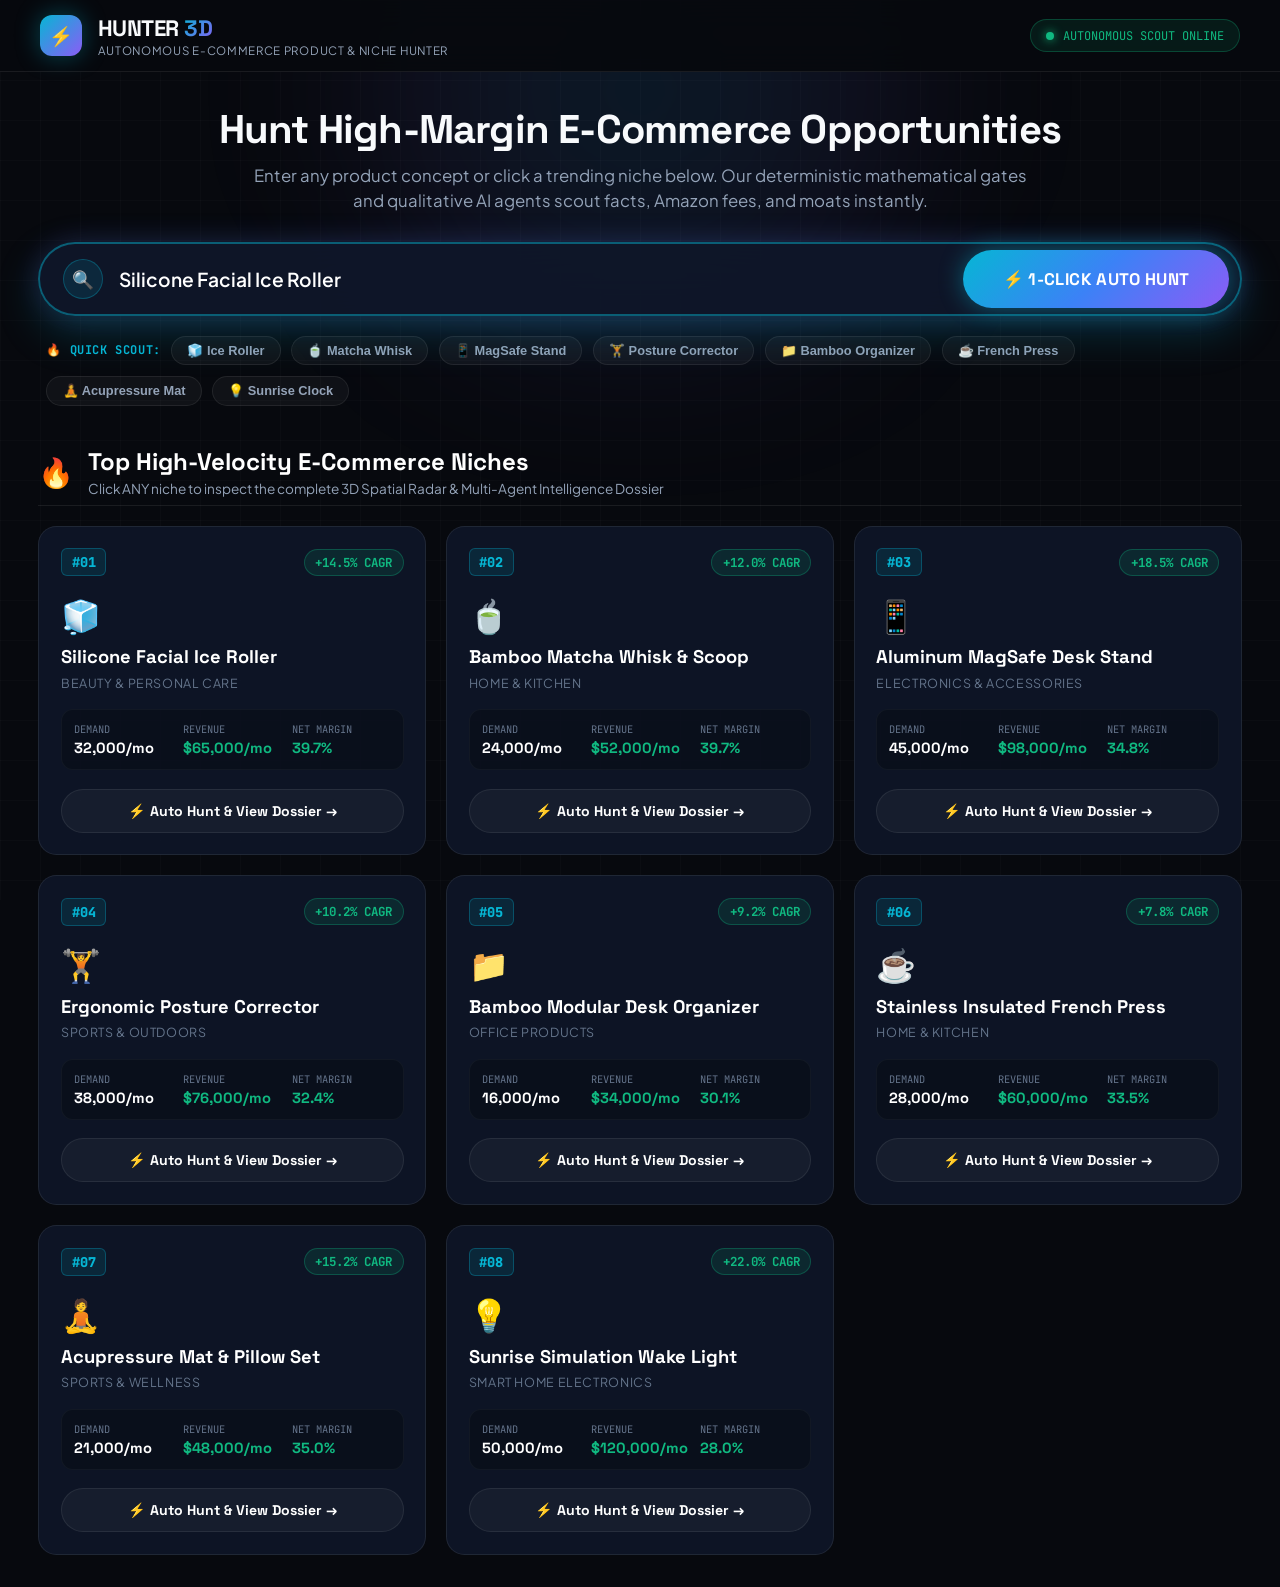
==== frontend/index.html @ b4429370 "updated a project fixing bugs and some issues internal using antigravity" ====
<!DOCTYPE html>
<html lang="en">
<head>
  <meta charset="UTF-8">
  <meta name="viewport" content="width=device-width, initial-scale=1.0">
  <meta http-equiv="Cache-Control" content="no-cache, no-store, must-revalidate">
  <meta http-equiv="Pragma" content="no-cache">
  <meta http-equiv="Expires" content="0">
  <title>HUNTER 3D // Autonomous Product & Niche Intelligence</title>
  <link rel="preconnect" href="https://fonts.googleapis.com">
  <link rel="preconnect" href="https://fonts.gstatic.com" crossorigin>
  <link href="https://fonts.googleapis.com/css2?family=Plus+Jakarta+Sans:wght@300;400;500;600;700;800&family=Space+Grotesk:wght@400;500;600;700;800&family=JetBrains+Mono:wght@400;500;600;700&display=swap" rel="stylesheet">
  
  <style>
    :root {
      --bg-main: #07090e;
      --bg-card: rgba(15, 23, 42, 0.85);
      --bg-card-hover: rgba(30, 41, 59, 0.95);
      --border-subtle: rgba(255, 255, 255, 0.08);
      --border-focus: rgba(6, 182, 212, 0.5);
      
      --primary-cyan: #06b6d4;
      --primary-blue: #3b82f6;
      --primary-purple: #8b5cf6;
      --primary-emerald: #10b981;
      --primary-amber: #f59e0b;
      --primary-rose: #f43f5e;
      
      --text-main: #f8fafc;
      --text-muted: #94a3b8;
      --text-dim: #64748b;
      
      --font-sans: 'Plus Jakarta Sans', -apple-system, BlinkMacSystemFont, sans-serif;
      --font-display: 'Space Grotesk', sans-serif;
      --font-mono: 'JetBrains Mono', monospace;
      
      --glow-cyan: 0 0 25px rgba(6, 182, 212, 0.35);
      --glow-emerald: 0 0 25px rgba(16, 185, 129, 0.4);
      --glow-purple: 0 0 25px rgba(139, 92, 246, 0.35);
    }

    * { box-sizing: border-box; margin: 0; padding: 0; }

    html, body {
      background-color: var(--bg-main);
      color: var(--text-main);
      font-family: var(--font-sans);
      min-height: 100vh;
      overflow-x: hidden !important;
      position: relative;
      -webkit-font-smoothing: antialiased;
    }

    .bg-gradient-glow {
      position: fixed;
      top: -20%;
      left: 20%;
      width: 60vw;
      height: 60vh;
      background: radial-gradient(circle, rgba(14, 165, 233, 0.12) 0%, rgba(139, 92, 246, 0.08) 50%, transparent 70%);
      pointer-events: none;
      z-index: 0;
      filter: blur(80px);
    }

    .bg-grid-pattern {
      position: fixed;
      inset: 0;
      background-image: linear-gradient(rgba(255, 255, 255, 0.02) 1px, transparent 1px),
                        linear-gradient(90deg, rgba(255, 255, 255, 0.02) 1px, transparent 1px);
      background-size: 40px 40px;
      pointer-events: none;
      z-index: 0;
    }

    .glass-card {
      background: var(--bg-card);
      backdrop-filter: blur(20px);
      -webkit-backdrop-filter: blur(20px);
      border: 1px solid var(--border-subtle);
      border-radius: 1.25rem;
      box-shadow: 0 20px 40px rgba(0, 0, 0, 0.45);
      position: relative;
      z-index: 1;
    }

    /* Top Nav Header */
    .app-header {
      position: sticky;
      top: 0;
      z-index: 100;
      display: flex;
      align-items: center;
      justify-content: space-between;
      padding: 0.85rem 2.5rem;
      background: rgba(7, 9, 14, 0.92);
      backdrop-filter: blur(16px);
      border-bottom: 1px solid var(--border-subtle);
    }

    .header-left { display: flex; align-items: center; gap: 1rem; }

    .logo-mark {
      width: 2.6rem;
      height: 2.6rem;
      border-radius: 0.75rem;
      background: linear-gradient(135deg, var(--primary-cyan), var(--primary-purple));
      display: flex;
      align-items: center;
      justify-content: center;
      box-shadow: var(--glow-cyan);
      font-size: 1.2rem;
    }

    .logo-title {
      font-family: var(--font-display);
      font-size: 1.4rem;
      font-weight: 800;
      letter-spacing: -0.02em;
    }

    .gradient-text {
      background: linear-gradient(135deg, var(--primary-cyan), var(--primary-purple));
      -webkit-background-clip: text;
      -webkit-text-fill-color: transparent;
    }

    .logo-subtitle {
      font-size: 0.72rem;
      color: var(--text-muted);
      text-transform: uppercase;
      letter-spacing: 0.06em;
    }

    .system-status {
      display: flex;
      align-items: center;
      gap: 0.55rem;
      font-family: var(--font-mono);
      font-size: 0.75rem;
      color: var(--primary-emerald);
      background: rgba(16, 185, 129, 0.1);
      padding: 0.45rem 0.95rem;
      border-radius: 9999px;
      border: 1px solid rgba(16, 185, 129, 0.28);
    }

    .status-indicator.live {
      width: 0.5rem;
      height: 0.5rem;
      border-radius: 50%;
      background-color: var(--primary-emerald);
      box-shadow: 0 0 10px var(--primary-emerald);
      animation: pulse 2s infinite;
    }

    /* Main Container */
    .portal-container {
      width: 94%;
      max-width: 1440px;
      margin: 2rem auto;
      display: flex;
      flex-direction: column;
      gap: 2.5rem;
      position: relative;
      z-index: 10;
    }

    /* Hero Search Section */
    .hero-search-section {
      display: flex;
      flex-direction: column;
      gap: 1.25rem;
    }

    .hero-title-area {
      text-align: center;
      margin-bottom: 0.5rem;
    }

    .hero-main-title {
      font-family: var(--font-display);
      font-size: 2.5rem;
      font-weight: 800;
      letter-spacing: -0.02em;
      margin-bottom: 0.5rem;
    }

    .hero-description {
      font-size: 1.05rem;
      color: var(--text-muted);
      max-width: 780px;
      margin: 0 auto;
      line-height: 1.5;
    }

    .hero-search-bar {
      display: flex;
      flex-direction: row;
      align-items: center;
      justify-content: space-between;
      height: 74px;
      padding: 0.45rem 0.65rem 0.45rem 1.4rem;
      border-radius: 9999px;
      border: 2px solid rgba(6, 182, 212, 0.45);
      box-shadow: 0 16px 45px rgba(6, 182, 212, 0.22), 0 0 30px rgba(139, 92, 246, 0.18);
      background: rgba(15, 23, 42, 0.94);
      gap: 1rem;
      transition: all 0.3s cubic-bezier(0.16, 1, 0.3, 1);
    }

    .hero-search-bar:focus-within {
      border-color: var(--primary-cyan);
      box-shadow: 0 20px 60px rgba(6, 182, 212, 0.4), 0 0 40px rgba(139, 92, 246, 0.35);
      transform: translateY(-2px);
    }

    .search-input-box {
      display: flex;
      align-items: center;
      flex: 1;
      gap: 1rem;
      height: 100%;
    }

    .search-icon-orb {
      width: 2.5rem;
      height: 2.5rem;
      border-radius: 50%;
      background: rgba(6, 182, 212, 0.12);
      border: 1px solid rgba(6, 182, 212, 0.3);
      display: flex;
      align-items: center;
      justify-content: center;
      flex-shrink: 0;
      font-size: 1.1rem;
    }

    .search-input-box input {
      background: transparent !important;
      border: none !important;
      outline: none !important;
      font-size: 1.2rem !important;
      font-weight: 600 !important;
      color: #ffffff !important;
      box-shadow: none !important;
      width: 100%;
      font-family: var(--font-sans) !important;
    }

    .search-input-box input::placeholder {
      color: #64748b;
      font-size: 1.02rem;
      font-weight: 400;
    }

    .clear-search-btn {
      background: rgba(255, 255, 255, 0.08);
      border: 1px solid rgba(255, 255, 255, 0.1);
      color: var(--text-muted);
      width: 2rem;
      height: 2rem;
      border-radius: 50%;
      display: none;
      align-items: center;
      justify-content: center;
      cursor: pointer;
      font-size: 0.9rem;
      flex-shrink: 0;
    }

    .clear-search-btn:hover {
      background: rgba(244, 63, 94, 0.2);
      color: var(--primary-rose);
    }

    .hunt-submit-btn {
      height: 58px;
      padding: 0 2.5rem;
      background: linear-gradient(135deg, #06b6d4 0%, #3b82f6 50%, #8b5cf6 100%);
      border: none;
      border-radius: 9999px;
      color: #ffffff;
      font-family: var(--font-display);
      font-size: 1.05rem;
      font-weight: 800;
      letter-spacing: 0.02em;
      cursor: pointer;
      display: flex;
      align-items: center;
      justify-content: center;
      gap: 0.65rem;
      box-shadow: 0 0 25px rgba(6, 182, 212, 0.45);
      transition: all 0.25s cubic-bezier(0.16, 1, 0.3, 1);
      flex-shrink: 0;
      white-space: nowrap;
    }

    .hunt-submit-btn:hover {
      transform: scale(1.03);
      box-shadow: 0 0 35px rgba(139, 92, 246, 0.65);
    }

    /* Trending Quick-Pills */
    .trending-pills-row {
      display: flex;
      align-items: center;
      gap: 0.65rem;
      flex-wrap: wrap;
      padding: 0 0.5rem;
    }

    .trend-label {
      font-family: var(--font-mono);
      font-size: 0.75rem;
      font-weight: 700;
      color: var(--primary-cyan);
      text-transform: uppercase;
      letter-spacing: 0.05em;
    }

    .trend-pill {
      background: rgba(255, 255, 255, 0.04);
      border: 1px solid var(--border-subtle);
      color: var(--text-muted);
      font-size: 0.8rem;
      font-weight: 600;
      padding: 0.4rem 0.95rem;
      border-radius: 9999px;
      cursor: pointer;
      transition: all 0.2s ease;
      display: inline-flex;
      align-items: center;
      gap: 0.4rem;
    }

    .trend-pill:hover {
      background: rgba(6, 182, 212, 0.12);
      border-color: var(--primary-cyan);
      color: #ffffff;
      transform: translateY(-1px);
    }

    /* Trending Deck Section */
    .trending-deck-section {
      display: flex;
      flex-direction: column;
      gap: 1.25rem;
    }

    .deck-header-bar {
      display: flex;
      align-items: center;
      justify-content: space-between;
      flex-wrap: wrap;
      gap: 1rem;
      padding-bottom: 0.5rem;
      border-bottom: 1px solid var(--border-subtle);
    }

    .deck-title-wrap {
      display: flex;
      align-items: center;
      gap: 0.85rem;
    }

    .deck-icon-glow {
      font-size: 1.8rem;
      line-height: 1;
    }

    .deck-title {
      font-family: var(--font-display);
      font-size: 1.5rem;
      font-weight: 800;
      color: #ffffff;
    }

    .deck-subtitle {
      font-size: 0.85rem;
      color: var(--text-muted);
      margin-top: 0.2rem;
    }

    /* 100% Fluid Responsive Cards Grid - No Horizontal Scrollbar */
    .niche-cards-grid {
      display: grid;
      grid-template-columns: repeat(auto-fit, minmax(300px, 1fr));
      gap: 1.25rem;
      width: 100%;
    }

    .niche-card {
      background: var(--bg-card);
      border: 1px solid var(--border-subtle);
      border-radius: 1.15rem;
      padding: 1.35rem;
      display: flex;
      flex-direction: column;
      justify-content: space-between;
      gap: 1.15rem;
      cursor: pointer;
      transition: all 0.25s cubic-bezier(0.16, 1, 0.3, 1);
      position: relative;
      overflow: hidden;
    }

    .niche-card::before {
      content: '';
      position: absolute;
      top: 0;
      left: 0;
      width: 100%;
      height: 3px;
      background: linear-gradient(90deg, var(--primary-cyan), var(--primary-purple));
      opacity: 0;
      transition: opacity 0.25s ease;
    }

    .niche-card:hover {
      background: var(--bg-card-hover);
      border-color: rgba(6, 182, 212, 0.45);
      transform: translateY(-4px);
      box-shadow: 0 16px 35px rgba(0, 0, 0, 0.5), 0 0 20px rgba(6, 182, 212, 0.2);
    }

    .niche-card:hover::before {
      opacity: 1;
    }

    .niche-card-header {
      display: flex;
      align-items: center;
      justify-content: space-between;
    }

    .niche-card-rank {
      font-family: var(--font-mono);
      font-size: 0.85rem;
      font-weight: 800;
      color: var(--primary-cyan);
      background: rgba(6, 182, 212, 0.12);
      padding: 0.25rem 0.6rem;
      border-radius: 6px;
      border: 1px solid rgba(6, 182, 212, 0.3);
    }

    .cagr-badge {
      font-family: var(--font-mono);
      font-size: 0.78rem;
      font-weight: 700;
      padding: 0.25rem 0.65rem;
      border-radius: 9999px;
    }

    .cagr-badge.green {
      background: rgba(16, 185, 129, 0.12);
      border: 1px solid rgba(16, 185, 129, 0.3);
      color: var(--primary-emerald);
    }

    .niche-card-body {
      display: flex;
      flex-direction: column;
      gap: 0.35rem;
    }

    .niche-card-emoji {
      font-size: 2rem;
      margin-bottom: 0.25rem;
    }

    .niche-card-title {
      font-family: var(--font-display);
      font-size: 1.15rem;
      font-weight: 800;
      color: #ffffff;
      line-height: 1.3;
    }

    .niche-card-cat {
      font-size: 0.78rem;
      color: var(--text-dim);
      text-transform: uppercase;
      letter-spacing: 0.05em;
    }

    .niche-card-stats {
      display: grid;
      grid-template-columns: repeat(3, 1fr);
      gap: 0.65rem;
      background: rgba(0, 0, 0, 0.25);
      border-radius: 0.75rem;
      padding: 0.75rem;
      border: 1px solid rgba(255, 255, 255, 0.04);
    }

    .niche-stat {
      display: flex;
      flex-direction: column;
      gap: 0.2rem;
    }

    .niche-stat-label {
      font-family: var(--font-mono);
      font-size: 0.65rem;
      color: var(--text-dim);
      text-transform: uppercase;
    }

    .niche-stat-val {
      font-family: var(--font-display);
      font-size: 0.92rem;
      font-weight: 800;
      color: #ffffff;
    }

    .niche-stat-val.green {
      color: var(--primary-emerald);
    }

    .niche-card-hunt-btn {
      width: 100%;
      height: 44px;
      background: rgba(255, 255, 255, 0.04);
      border: 1px solid var(--border-subtle);
      color: #ffffff;
      font-family: var(--font-display);
      font-size: 0.88rem;
      font-weight: 700;
      border-radius: 9999px;
      cursor: pointer;
      display: flex;
      align-items: center;
      justify-content: center;
      gap: 0.5rem;
      transition: all 0.2s ease;
    }

    .niche-card:hover .niche-card-hunt-btn {
      background: linear-gradient(135deg, var(--primary-cyan), var(--primary-purple));
      border-color: var(--primary-cyan);
      box-shadow: 0 0 15px rgba(6, 182, 212, 0.4);
    }

    @media (max-width: 900px) {
      .app-header { flex-direction: column; gap: 0.75rem; padding: 1rem; }
      .hero-search-bar { height: auto; flex-direction: column; padding: 0.85rem; border-radius: 1.25rem; }
      .hunt-submit-btn { width: 100%; height: 50px; }
      .hero-main-title { font-size: 1.85rem; }
    }

    @keyframes pulse {
      0% { transform: scale(0.95); opacity: 0.7; }
      50% { transform: scale(1.15); opacity: 1; }
      100% { transform: scale(0.95); opacity: 0.7; }
    }
  </style>
</head>
<body>
  <!-- Ambient Atmosphere -->
  <div class="bg-gradient-glow"></div>
  <div class="bg-grid-pattern"></div>

  <!-- Top Header Navigation -->
  <header class="app-header">
    <div class="header-left">
      <div class="logo-mark">⚡</div>
      <div>
        <h1 class="logo-title">HUNTER <span class="gradient-text">3D</span></h1>
        <p class="logo-subtitle">Autonomous E-Commerce Product & Niche Hunter</p>
      </div>
    </div>

    <div class="header-right">
      <div class="system-status">
        <span class="status-indicator live"></span>
        <span class="status-text">AUTONOMOUS SCOUT ONLINE</span>
      </div>
    </div>
  </header>

  <!-- Main Portal Workspace -->
  <div class="portal-container">
    
    <!-- Hero Search Section -->
    <section class="hero-search-section">
      <div class="hero-title-area">
        <h2 class="hero-main-title">Hunt High-Margin E-Commerce Opportunities</h2>
        <p class="hero-description">Enter any product concept or click a trending niche below. Our deterministic mathematical gates and qualitative AI agents scout facts, Amazon fees, and moats instantly.</p>
      </div>

      <!-- Large Aligned Hero Search Bar -->
      <form class="hero-search-bar glass-card" onsubmit="event.preventDefault(); window.triggerAutoHuntClick();">
        <div class="search-input-box">
          <div class="search-icon-orb">🔍</div>
          <input 
            type="text" 
            id="auto-hunt-keyword" 
            placeholder="Enter any product idea (e.g. Silicone Ice Roller, Matcha Whisk, MagSafe Stand)..." 
            autocomplete="off"
            value="Silicone Facial Ice Roller"
          />
          <button type="button" class="clear-search-btn" id="clear-search-btn" onclick="clearSearchInput()">✕</button>
        </div>
        <button type="submit" class="hunt-submit-btn" id="auto-hunt-btn">
          <span>⚡ 1-CLICK AUTO HUNT</span>
        </button>
      </form>

      <!-- Quick Trending Pills -->
      <div class="trending-pills-row">
        <span class="trend-label">🔥 Quick Scout:</span>
        <button type="button" class="trend-pill" onclick="quickScoutKeyword('Ice Roller')">🧊 Ice Roller</button>
        <button type="button" class="trend-pill" onclick="quickScoutKeyword('Matcha Whisk')">🍵 Matcha Whisk</button>
        <button type="button" class="trend-pill" onclick="quickScoutKeyword('MagSafe Stand')">📱 MagSafe Stand</button>
        <button type="button" class="trend-pill" onclick="quickScoutKeyword('Posture Corrector')">🏋️ Posture Corrector</button>
        <button type="button" class="trend-pill" onclick="quickScoutKeyword('Bamboo Desk Organizer')">📁 Bamboo Organizer</button>
        <button type="button" class="trend-pill" onclick="quickScoutKeyword('French Press')">☕ French Press</button>
        <button type="button" class="trend-pill" onclick="quickScoutKeyword('Acupressure Mat')">🧘 Acupressure Mat</button>
        <button type="button" class="trend-pill" onclick="quickScoutKeyword('Sunrise Alarm Clock')">💡 Sunrise Clock</button>
      </div>
    </section>

    <!-- Trending Niches Section (Fluid Responsive Grid - No Horizontal Scrollbars) -->
    <section class="trending-deck-section">
      <div class="deck-header-bar">
        <div class="deck-title-wrap">
          <span class="deck-icon-glow">🔥</span>
          <div>
            <h3 class="deck-title">Top High-Velocity E-Commerce Niches</h3>
            <p class="deck-subtitle">Click ANY niche to inspect the complete 3D Spatial Radar & Multi-Agent Intelligence Dossier</p>
          </div>
        </div>
      </div>

      <!-- Responsive Cards Grid -->
      <div class="niche-cards-grid">
        <!-- Card 1 -->
        <div class="niche-card" onclick="huntAndRedirect('Ice Roller')">
          <div class="niche-card-header">
            <div class="niche-card-rank">#01</div>
            <span class="cagr-badge green">+14.5% CAGR</span>
          </div>
          <div class="niche-card-body">
            <span class="niche-card-emoji">🧊</span>
            <h4 class="niche-card-title">Silicone Facial Ice Roller</h4>
            <span class="niche-card-cat">Beauty & Personal Care</span>
          </div>
          <div class="niche-card-stats">
            <div class="niche-stat">
              <span class="niche-stat-label">Demand</span>
              <span class="niche-stat-val">32,000/mo</span>
            </div>
            <div class="niche-stat">
              <span class="niche-stat-label">Revenue</span>
              <span class="niche-stat-val green">$65,000/mo</span>
            </div>
            <div class="niche-stat">
              <span class="niche-stat-label">Net Margin</span>
              <span class="niche-stat-val green">39.7%</span>
            </div>
          </div>
          <button type="button" class="niche-card-hunt-btn" onclick="event.stopPropagation(); huntAndRedirect('Ice Roller');">
            <span>⚡ Auto Hunt & View Dossier →</span>
          </button>
        </div>

        <!-- Card 2 -->
        <div class="niche-card" onclick="huntAndRedirect('Matcha Whisk')">
          <div class="niche-card-header">
            <div class="niche-card-rank">#02</div>
            <span class="cagr-badge green">+12.0% CAGR</span>
          </div>
          <div class="niche-card-body">
            <span class="niche-card-emoji">🍵</span>
            <h4 class="niche-card-title">Bamboo Matcha Whisk & Scoop</h4>
            <span class="niche-card-cat">Home & Kitchen</span>
          </div>
          <div class="niche-card-stats">
            <div class="niche-stat">
              <span class="niche-stat-label">Demand</span>
              <span class="niche-stat-val">24,000/mo</span>
            </div>
            <div class="niche-stat">
              <span class="niche-stat-label">Revenue</span>
              <span class="niche-stat-val green">$52,000/mo</span>
            </div>
            <div class="niche-stat">
              <span class="niche-stat-label">Net Margin</span>
              <span class="niche-stat-val green">39.7%</span>
            </div>
          </div>
          <button type="button" class="niche-card-hunt-btn" onclick="event.stopPropagation(); huntAndRedirect('Matcha Whisk');">
            <span>⚡ Auto Hunt & View Dossier →</span>
          </button>
        </div>

        <!-- Card 3 -->
        <div class="niche-card" onclick="huntAndRedirect('MagSafe Stand')">
          <div class="niche-card-header">
            <div class="niche-card-rank">#03</div>
            <span class="cagr-badge green">+18.5% CAGR</span>
          </div>
          <div class="niche-card-body">
            <span class="niche-card-emoji">📱</span>
            <h4 class="niche-card-title">Aluminum MagSafe Desk Stand</h4>
            <span class="niche-card-cat">Electronics & Accessories</span>
          </div>
          <div class="niche-card-stats">
            <div class="niche-stat">
              <span class="niche-stat-label">Demand</span>
              <span class="niche-stat-val">45,000/mo</span>
            </div>
            <div class="niche-stat">
              <span class="niche-stat-label">Revenue</span>
              <span class="niche-stat-val green">$98,000/mo</span>
            </div>
            <div class="niche-stat">
              <span class="niche-stat-label">Net Margin</span>
              <span class="niche-stat-val green">34.8%</span>
            </div>
          </div>
          <button type="button" class="niche-card-hunt-btn" onclick="event.stopPropagation(); huntAndRedirect('MagSafe Stand');">
            <span>⚡ Auto Hunt & View Dossier →</span>
          </button>
        </div>

        <!-- Card 4 -->
        <div class="niche-card" onclick="huntAndRedirect('Posture Corrector')">
          <div class="niche-card-header">
            <div class="niche-card-rank">#04</div>
            <span class="cagr-badge green">+10.2% CAGR</span>
          </div>
          <div class="niche-card-body">
            <span class="niche-card-emoji">🏋️</span>
            <h4 class="niche-card-title">Ergonomic Posture Corrector</h4>
            <span class="niche-card-cat">Sports & Outdoors</span>
          </div>
          <div class="niche-card-stats">
            <div class="niche-stat">
              <span class="niche-stat-label">Demand</span>
              <span class="niche-stat-val">38,000/mo</span>
            </div>
            <div class="niche-stat">
              <span class="niche-stat-label">Revenue</span>
              <span class="niche-stat-val green">$76,000/mo</span>
            </div>
            <div class="niche-stat">
              <span class="niche-stat-label">Net Margin</span>
              <span class="niche-stat-val green">32.4%</span>
            </div>
          </div>
          <button type="button" class="niche-card-hunt-btn" onclick="event.stopPropagation(); huntAndRedirect('Posture Corrector');">
            <span>⚡ Auto Hunt & View Dossier →</span>
          </button>
        </div>

        <!-- Card 5 -->
        <div class="niche-card" onclick="huntAndRedirect('Bamboo Desk Organizer')">
          <div class="niche-card-header">
            <div class="niche-card-rank">#05</div>
            <span class="cagr-badge green">+9.2% CAGR</span>
          </div>
          <div class="niche-card-body">
            <span class="niche-card-emoji">📁</span>
            <h4 class="niche-card-title">Bamboo Modular Desk Organizer</h4>
            <span class="niche-card-cat">Office Products</span>
          </div>
          <div class="niche-card-stats">
            <div class="niche-stat">
              <span class="niche-stat-label">Demand</span>
              <span class="niche-stat-val">16,000/mo</span>
            </div>
            <div class="niche-stat">
              <span class="niche-stat-label">Revenue</span>
              <span class="niche-stat-val green">$34,000/mo</span>
            </div>
            <div class="niche-stat">
              <span class="niche-stat-label">Net Margin</span>
              <span class="niche-stat-val green">30.1%</span>
            </div>
          </div>
          <button type="button" class="niche-card-hunt-btn" onclick="event.stopPropagation(); huntAndRedirect('Bamboo Desk Organizer');">
            <span>⚡ Auto Hunt & View Dossier →</span>
          </button>
        </div>

        <!-- Card 6 -->
        <div class="niche-card" onclick="huntAndRedirect('French Press')">
          <div class="niche-card-header">
            <div class="niche-card-rank">#06</div>
            <span class="cagr-badge green">+7.8% CAGR</span>
          </div>
          <div class="niche-card-body">
            <span class="niche-card-emoji">☕</span>
            <h4 class="niche-card-title">Stainless Insulated French Press</h4>
            <span class="niche-card-cat">Home & Kitchen</span>
          </div>
          <div class="niche-card-stats">
            <div class="niche-stat">
              <span class="niche-stat-label">Demand</span>
              <span class="niche-stat-val">28,000/mo</span>
            </div>
            <div class="niche-stat">
              <span class="niche-stat-label">Revenue</span>
              <span class="niche-stat-val green">$60,000/mo</span>
            </div>
            <div class="niche-stat">
              <span class="niche-stat-label">Net Margin</span>
              <span class="niche-stat-val green">33.5%</span>
            </div>
          </div>
          <button type="button" class="niche-card-hunt-btn" onclick="event.stopPropagation(); huntAndRedirect('French Press');">
            <span>⚡ Auto Hunt & View Dossier →</span>
          </button>
        </div>

        <!-- Card 7 -->
        <div class="niche-card" onclick="huntAndRedirect('Acupressure Mat')">
          <div class="niche-card-header">
            <div class="niche-card-rank">#07</div>
            <span class="cagr-badge green">+15.2% CAGR</span>
          </div>
          <div class="niche-card-body">
            <span class="niche-card-emoji">🧘</span>
            <h4 class="niche-card-title">Acupressure Mat & Pillow Set</h4>
            <span class="niche-card-cat">Sports & Wellness</span>
          </div>
          <div class="niche-card-stats">
            <div class="niche-stat">
              <span class="niche-stat-label">Demand</span>
              <span class="niche-stat-val">21,000/mo</span>
            </div>
            <div class="niche-stat">
              <span class="niche-stat-label">Revenue</span>
              <span class="niche-stat-val green">$48,000/mo</span>
            </div>
            <div class="niche-stat">
              <span class="niche-stat-label">Net Margin</span>
              <span class="niche-stat-val green">35.0%</span>
            </div>
          </div>
          <button type="button" class="niche-card-hunt-btn" onclick="event.stopPropagation(); huntAndRedirect('Acupressure Mat');">
            <span>⚡ Auto Hunt & View Dossier →</span>
          </button>
        </div>

        <!-- Card 8 -->
        <div class="niche-card" onclick="huntAndRedirect('Sunrise Alarm Clock')">
          <div class="niche-card-header">
            <div class="niche-card-rank">#08</div>
            <span class="cagr-badge green">+22.0% CAGR</span>
          </div>
          <div class="niche-card-body">
            <span class="niche-card-emoji">💡</span>
            <h4 class="niche-card-title">Sunrise Simulation Wake Light</h4>
            <span class="niche-card-cat">Smart Home Electronics</span>
          </div>
          <div class="niche-card-stats">
            <div class="niche-stat">
              <span class="niche-stat-label">Demand</span>
              <span class="niche-stat-val">50,000/mo</span>
            </div>
            <div class="niche-stat">
              <span class="niche-stat-label">Revenue</span>
              <span class="niche-stat-val green">$120,000/mo</span>
            </div>
            <div class="niche-stat">
              <span class="niche-stat-label">Net Margin</span>
              <span class="niche-stat-val green">28.0%</span>
            </div>
          </div>
          <button type="button" class="niche-card-hunt-btn" onclick="event.stopPropagation(); huntAndRedirect('Sunrise Alarm Clock');">
            <span>⚡ Auto Hunt & View Dossier →</span>
          </button>
        </div>
      </div>
    </section>
  </div>

  <script>
    /**
     * HUNTER 3D // Portal Navigation & Event Handlers
     */
    window.huntAndRedirect = function(keyword) {
      var kw = (keyword || '').trim();
      if (!kw) {
        var inputEl = document.getElementById('auto-hunt-keyword');
        kw = inputEl ? inputEl.value.trim() : "";
      }
      if (!kw) kw = "Silicone Facial Ice Roller";
      window.location.href = '/report?q=' + encodeURIComponent(kw);
    };

    window.triggerAutoHuntClick = function() {
      var inputEl = document.getElementById('auto-hunt-keyword');
      var kw = inputEl ? inputEl.value.trim() : "";
      if (!kw) kw = "Silicone Facial Ice Roller";
      window.location.href = '/report?q=' + encodeURIComponent(kw);
    };

    window.quickScoutKeyword = function(keyword) {
      window.huntAndRedirect(keyword);
    };

    window.clearSearchInput = function() {
      var inputEl = document.getElementById('auto-hunt-keyword');
      if (inputEl) {
        inputEl.value = '';
        inputEl.focus();
      }
      var clearBtn = document.getElementById('clear-search-btn');
      if (clearBtn) clearBtn.style.display = 'none';
    };

    document.addEventListener('DOMContentLoaded', function() {
      var autoHuntInput = document.getElementById('auto-hunt-keyword');
      if (autoHuntInput) {
        autoHuntInput.addEventListener('keydown', function(e) {
          if (e.key === 'Enter') {
            e.preventDefault();
            window.triggerAutoHuntClick();
          }
        });
        autoHuntInput.addEventListener('input', function(e) {
          var clearBtn = document.getElementById('clear-search-btn');
          if (clearBtn) clearBtn.style.display = e.target.value.trim() ? 'flex' : 'none';
        });
      }
    });
  </script>
</body>
</html>
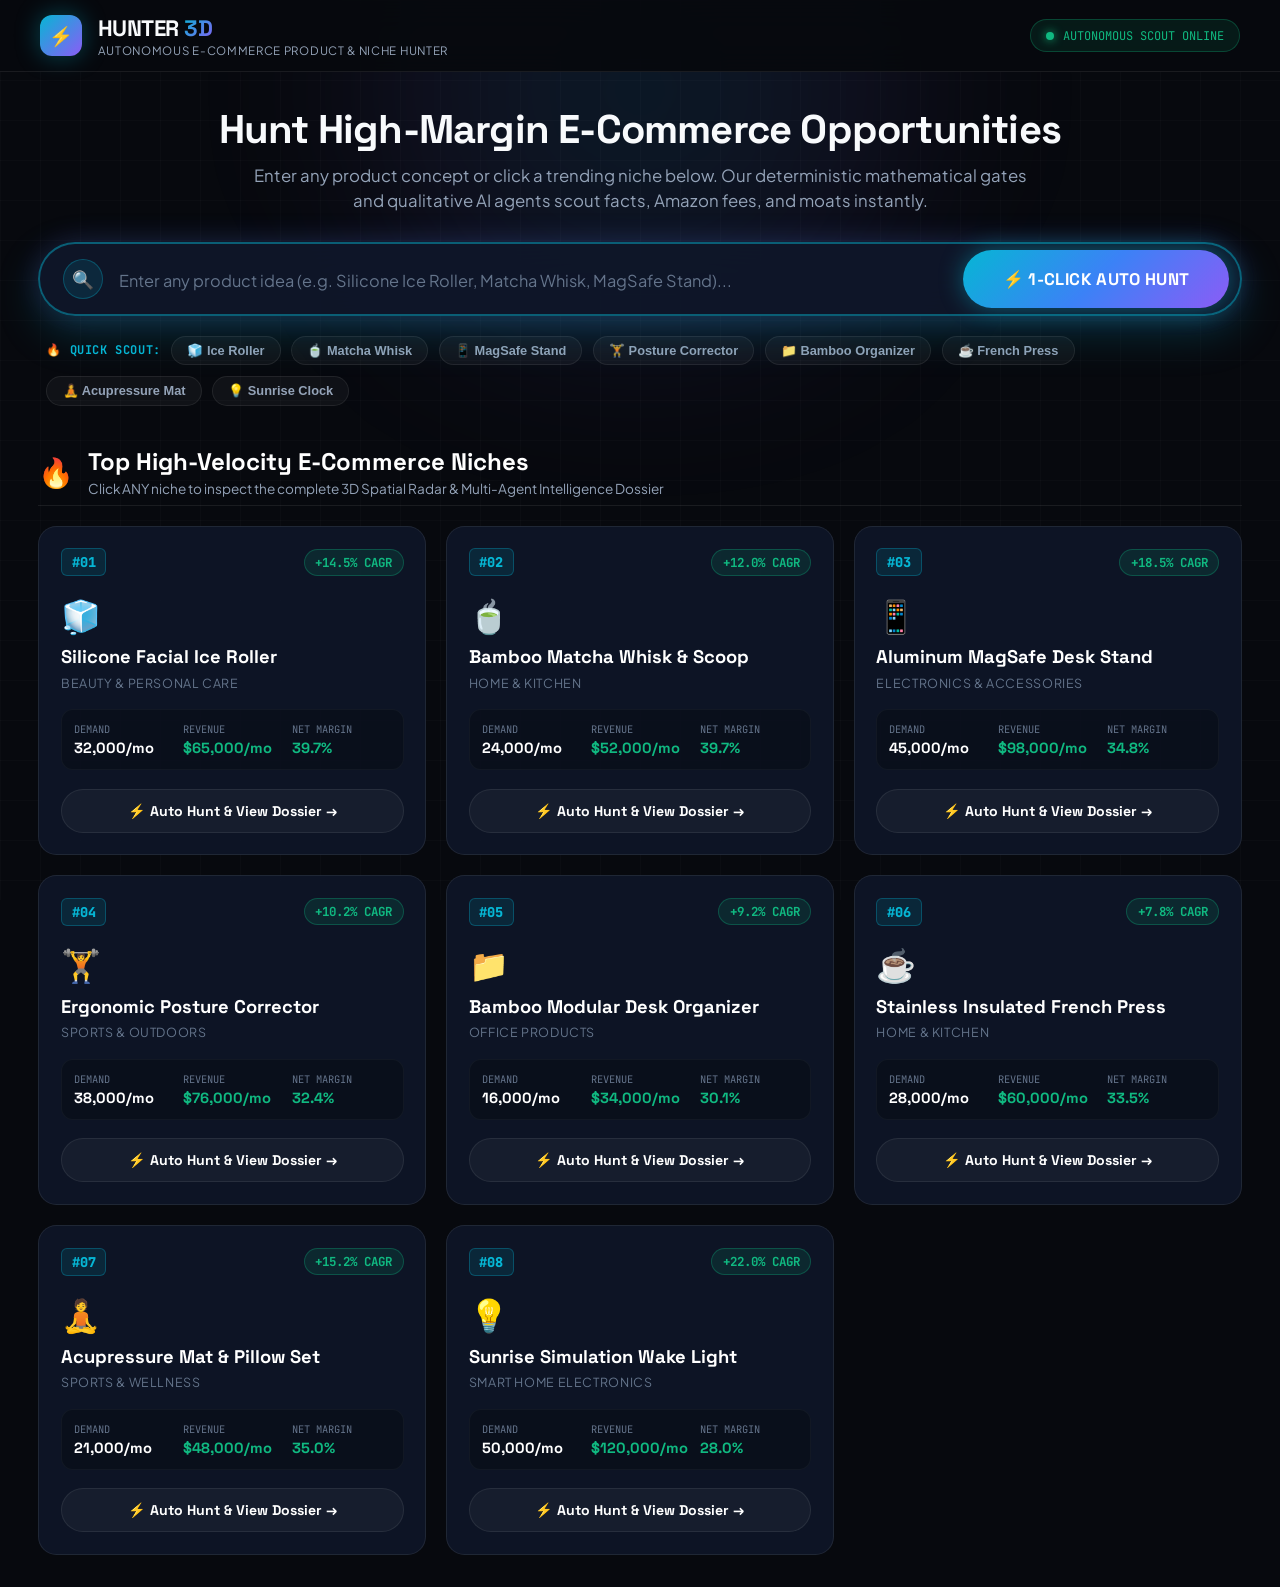
==== commit e7b4516f: "updated a project fixed a hunt button issues" ====
--- a/frontend/index.html
+++ b/frontend/index.html
@@ -599,11 +599,11 @@
             id="auto-hunt-keyword" 
             placeholder="Enter any product idea (e.g. Silicone Ice Roller, Matcha Whisk, MagSafe Stand)..." 
             autocomplete="off"
-            value="Silicone Facial Ice Roller"
+            value=""
           />
           <button type="button" class="clear-search-btn" id="clear-search-btn" onclick="clearSearchInput()">✕</button>
         </div>
-        <button type="submit" class="hunt-submit-btn" id="auto-hunt-btn">
+        <button type="submit" class="hunt-submit-btn" id="auto-hunt-btn" onclick="window.triggerAutoHuntClick()">
           <span>⚡ 1-CLICK AUTO HUNT</span>
         </button>
       </form>
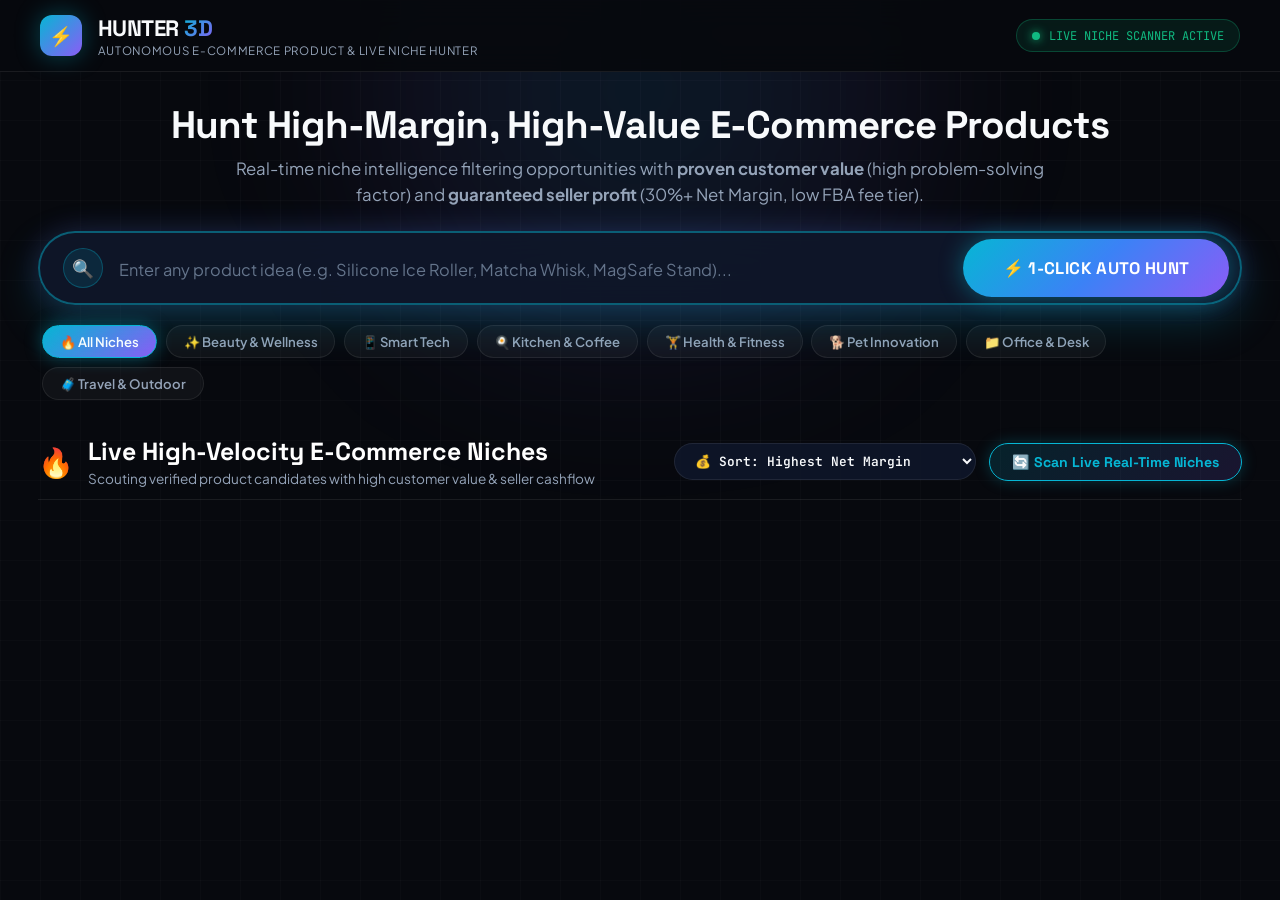
==== commit 4890258c: "finalized the project" ====
--- a/frontend/index.html
+++ b/frontend/index.html
@@ -6,7 +6,7 @@
   <meta http-equiv="Cache-Control" content="no-cache, no-store, must-revalidate">
   <meta http-equiv="Pragma" content="no-cache">
   <meta http-equiv="Expires" content="0">
-  <title>HUNTER 3D // Autonomous Product & Niche Intelligence</title>
+  <title>HUNTER 3D // Autonomous Product & Live Niche Intelligence</title>
   <link rel="preconnect" href="https://fonts.googleapis.com">
   <link rel="preconnect" href="https://fonts.gstatic.com" crossorigin>
   <link href="https://fonts.googleapis.com/css2?family=Plus+Jakarta+Sans:wght@300;400;500;600;700;800&family=Space+Grotesk:wght@400;500;600;700;800&family=JetBrains+Mono:wght@400;500;600;700&display=swap" rel="stylesheet">
@@ -158,10 +158,10 @@
     .portal-container {
       width: 94%;
       max-width: 1440px;
-      margin: 2rem auto;
+      margin: 1.75rem auto;
       display: flex;
       flex-direction: column;
-      gap: 2.5rem;
+      gap: 2.25rem;
       position: relative;
       z-index: 10;
     }
@@ -175,21 +175,21 @@
 
     .hero-title-area {
       text-align: center;
-      margin-bottom: 0.5rem;
+      margin-bottom: 0.25rem;
     }
 
     .hero-main-title {
       font-family: var(--font-display);
-      font-size: 2.5rem;
+      font-size: 2.4rem;
       font-weight: 800;
       letter-spacing: -0.02em;
-      margin-bottom: 0.5rem;
+      margin-bottom: 0.45rem;
     }
 
     .hero-description {
       font-size: 1.05rem;
       color: var(--text-muted);
-      max-width: 780px;
+      max-width: 820px;
       margin: 0 auto;
       line-height: 1.5;
     }
@@ -301,44 +301,42 @@
       box-shadow: 0 0 35px rgba(139, 92, 246, 0.65);
     }
 
-    /* Trending Quick-Pills */
-    .trending-pills-row {
-      display: flex;
-      align-items: center;
-      gap: 0.65rem;
+    /* Category Filter Pills */
+    .category-pills-row {
+      display: flex;
+      align-items: center;
+      gap: 0.55rem;
       flex-wrap: wrap;
-      padding: 0 0.5rem;
-    }
-
-    .trend-label {
-      font-family: var(--font-mono);
-      font-size: 0.75rem;
-      font-weight: 700;
-      color: var(--primary-cyan);
-      text-transform: uppercase;
-      letter-spacing: 0.05em;
-    }
-
-    .trend-pill {
+      padding: 0 0.25rem;
+    }
+
+    .cat-filter-btn {
       background: rgba(255, 255, 255, 0.04);
       border: 1px solid var(--border-subtle);
       color: var(--text-muted);
-      font-size: 0.8rem;
+      font-family: var(--font-sans);
+      font-size: 0.82rem;
       font-weight: 600;
-      padding: 0.4rem 0.95rem;
+      padding: 0.45rem 1.05rem;
       border-radius: 9999px;
       cursor: pointer;
       transition: all 0.2s ease;
       display: inline-flex;
       align-items: center;
-      gap: 0.4rem;
-    }
-
-    .trend-pill:hover {
+      gap: 0.45rem;
+    }
+
+    .cat-filter-btn:hover {
       background: rgba(6, 182, 212, 0.12);
       border-color: var(--primary-cyan);
       color: #ffffff;
-      transform: translateY(-1px);
+    }
+
+    .cat-filter-btn.active {
+      background: linear-gradient(135deg, var(--primary-cyan), var(--primary-purple));
+      color: #ffffff;
+      border-color: var(--primary-cyan);
+      box-shadow: 0 0 18px rgba(6, 182, 212, 0.4);
     }
 
     /* Trending Deck Section */
@@ -354,7 +352,7 @@
       justify-content: space-between;
       flex-wrap: wrap;
       gap: 1rem;
-      padding-bottom: 0.5rem;
+      padding-bottom: 0.75rem;
       border-bottom: 1px solid var(--border-subtle);
     }
 
@@ -371,7 +369,7 @@
 
     .deck-title {
       font-family: var(--font-display);
-      font-size: 1.5rem;
+      font-size: 1.55rem;
       font-weight: 800;
       color: #ffffff;
     }
@@ -382,11 +380,58 @@
       margin-top: 0.2rem;
     }
 
-    /* 100% Fluid Responsive Cards Grid - No Horizontal Scrollbar */
+    .deck-actions-wrap {
+      display: flex;
+      align-items: center;
+      gap: 0.85rem;
+    }
+
+    .sort-select {
+      background: rgba(15, 23, 42, 0.9);
+      border: 1px solid var(--border-subtle);
+      color: var(--text-main);
+      font-family: var(--font-mono);
+      font-size: 0.8rem;
+      font-weight: 600;
+      padding: 0.5rem 1rem;
+      border-radius: 9999px;
+      outline: none;
+      cursor: pointer;
+    }
+
+    .sort-select:focus {
+      border-color: var(--primary-cyan);
+    }
+
+    .scan-live-btn {
+      background: linear-gradient(135deg, rgba(6, 182, 212, 0.15), rgba(139, 92, 246, 0.15));
+      border: 1.5px solid var(--primary-cyan);
+      color: var(--primary-cyan);
+      font-family: var(--font-display);
+      font-size: 0.88rem;
+      font-weight: 800;
+      padding: 0.55rem 1.35rem;
+      border-radius: 9999px;
+      cursor: pointer;
+      display: inline-flex;
+      align-items: center;
+      gap: 0.55rem;
+      transition: all 0.25s ease;
+      box-shadow: 0 0 15px rgba(6, 182, 212, 0.25);
+    }
+
+    .scan-live-btn:hover {
+      background: linear-gradient(135deg, var(--primary-cyan), var(--primary-purple));
+      color: #ffffff;
+      box-shadow: 0 0 25px rgba(6, 182, 212, 0.5);
+      transform: translateY(-2px);
+    }
+
+    /* 100% Fluid Responsive Cards Grid */
     .niche-cards-grid {
       display: grid;
-      grid-template-columns: repeat(auto-fit, minmax(300px, 1fr));
-      gap: 1.25rem;
+      grid-template-columns: repeat(auto-fit, minmax(320px, 1fr));
+      gap: 1.35rem;
       width: 100%;
     }
 
@@ -394,11 +439,11 @@
       background: var(--bg-card);
       border: 1px solid var(--border-subtle);
       border-radius: 1.15rem;
-      padding: 1.35rem;
+      padding: 1.45rem;
       display: flex;
       flex-direction: column;
       justify-content: space-between;
-      gap: 1.15rem;
+      gap: 1.25rem;
       cursor: pointer;
       transition: all 0.25s cubic-bezier(0.16, 1, 0.3, 1);
       position: relative;
@@ -411,7 +456,7 @@
       top: 0;
       left: 0;
       width: 100%;
-      height: 3px;
+      height: 3.5px;
       background: linear-gradient(90deg, var(--primary-cyan), var(--primary-purple));
       opacity: 0;
       transition: opacity 0.25s ease;
@@ -451,9 +496,6 @@
       font-weight: 700;
       padding: 0.25rem 0.65rem;
       border-radius: 9999px;
-    }
-
-    .cagr-badge.green {
       background: rgba(16, 185, 129, 0.12);
       border: 1px solid rgba(16, 185, 129, 0.3);
       color: var(--primary-emerald);
@@ -462,20 +504,20 @@
     .niche-card-body {
       display: flex;
       flex-direction: column;
-      gap: 0.35rem;
+      gap: 0.4rem;
     }
 
     .niche-card-emoji {
-      font-size: 2rem;
-      margin-bottom: 0.25rem;
+      font-size: 2.1rem;
+      margin-bottom: 0.2rem;
     }
 
     .niche-card-title {
       font-family: var(--font-display);
-      font-size: 1.15rem;
+      font-size: 1.18rem;
       font-weight: 800;
       color: #ffffff;
-      line-height: 1.3;
+      line-height: 1.35;
     }
 
     .niche-card-cat {
@@ -483,6 +525,50 @@
       color: var(--text-dim);
       text-transform: uppercase;
       letter-spacing: 0.05em;
+    }
+
+    /* Dual Value Breakdown Strip */
+    .dual-value-box {
+      display: flex;
+      flex-direction: column;
+      gap: 0.45rem;
+      background: rgba(0, 0, 0, 0.35);
+      border-radius: 0.75rem;
+      padding: 0.75rem 0.85rem;
+      border: 1px solid rgba(255, 255, 255, 0.05);
+    }
+
+    .value-row {
+      display: flex;
+      align-items: flex-start;
+      gap: 0.5rem;
+      font-size: 0.78rem;
+      line-height: 1.35;
+    }
+
+    .value-tag-pill {
+      font-family: var(--font-mono);
+      font-size: 0.65rem;
+      font-weight: 800;
+      padding: 0.15rem 0.45rem;
+      border-radius: 4px;
+      white-space: nowrap;
+    }
+
+    .value-tag-pill.customer {
+      background: rgba(16, 185, 129, 0.15);
+      color: var(--primary-emerald);
+      border: 1px solid rgba(16, 185, 129, 0.3);
+    }
+
+    .value-tag-pill.seller {
+      background: rgba(6, 182, 212, 0.15);
+      color: var(--primary-cyan);
+      border: 1px solid rgba(6, 182, 212, 0.3);
+    }
+
+    .value-desc {
+      color: var(--text-muted);
     }
 
     .niche-card-stats {
@@ -521,12 +607,12 @@
 
     .niche-card-hunt-btn {
       width: 100%;
-      height: 44px;
+      height: 46px;
       background: rgba(255, 255, 255, 0.04);
       border: 1px solid var(--border-subtle);
       color: #ffffff;
       font-family: var(--font-display);
-      font-size: 0.88rem;
+      font-size: 0.9rem;
       font-weight: 700;
       border-radius: 9999px;
       cursor: pointer;
@@ -548,6 +634,8 @@
       .hero-search-bar { height: auto; flex-direction: column; padding: 0.85rem; border-radius: 1.25rem; }
       .hunt-submit-btn { width: 100%; height: 50px; }
       .hero-main-title { font-size: 1.85rem; }
+      .deck-header-bar { flex-direction: column; align-items: flex-start; }
+      .deck-actions-wrap { width: 100%; justify-content: space-between; }
     }
 
     @keyframes pulse {
@@ -568,14 +656,14 @@
       <div class="logo-mark">⚡</div>
       <div>
         <h1 class="logo-title">HUNTER <span class="gradient-text">3D</span></h1>
-        <p class="logo-subtitle">Autonomous E-Commerce Product & Niche Hunter</p>
+        <p class="logo-subtitle">Autonomous E-Commerce Product & Live Niche Hunter</p>
       </div>
     </div>
 
     <div class="header-right">
       <div class="system-status">
         <span class="status-indicator live"></span>
-        <span class="status-text">AUTONOMOUS SCOUT ONLINE</span>
+        <span class="status-text">LIVE NICHE SCANNER ACTIVE</span>
       </div>
     </div>
   </header>
@@ -586,8 +674,8 @@
     <!-- Hero Search Section -->
     <section class="hero-search-section">
       <div class="hero-title-area">
-        <h2 class="hero-main-title">Hunt High-Margin E-Commerce Opportunities</h2>
-        <p class="hero-description">Enter any product concept or click a trending niche below. Our deterministic mathematical gates and qualitative AI agents scout facts, Amazon fees, and moats instantly.</p>
+        <h2 class="hero-main-title">Hunt High-Margin, High-Value E-Commerce Products</h2>
+        <p class="hero-description">Real-time niche intelligence filtering opportunities with <strong>proven customer value</strong> (high problem-solving factor) and <strong>guaranteed seller profit</strong> (30%+ Net Margin, low FBA fee tier).</p>
       </div>
 
       <!-- Large Aligned Hero Search Bar -->
@@ -608,281 +696,57 @@
         </button>
       </form>
 
-      <!-- Quick Trending Pills -->
-      <div class="trending-pills-row">
-        <span class="trend-label">🔥 Quick Scout:</span>
-        <button type="button" class="trend-pill" onclick="quickScoutKeyword('Ice Roller')">🧊 Ice Roller</button>
-        <button type="button" class="trend-pill" onclick="quickScoutKeyword('Matcha Whisk')">🍵 Matcha Whisk</button>
-        <button type="button" class="trend-pill" onclick="quickScoutKeyword('MagSafe Stand')">📱 MagSafe Stand</button>
-        <button type="button" class="trend-pill" onclick="quickScoutKeyword('Posture Corrector')">🏋️ Posture Corrector</button>
-        <button type="button" class="trend-pill" onclick="quickScoutKeyword('Bamboo Desk Organizer')">📁 Bamboo Organizer</button>
-        <button type="button" class="trend-pill" onclick="quickScoutKeyword('French Press')">☕ French Press</button>
-        <button type="button" class="trend-pill" onclick="quickScoutKeyword('Acupressure Mat')">🧘 Acupressure Mat</button>
-        <button type="button" class="trend-pill" onclick="quickScoutKeyword('Sunrise Alarm Clock')">💡 Sunrise Clock</button>
+      <!-- Category Filter Pills -->
+      <div class="category-pills-row" id="category-pills-container">
+        <button type="button" class="cat-filter-btn active" onclick="filterByCategory('all', this)">🔥 All Niches</button>
+        <button type="button" class="cat-filter-btn" onclick="filterByCategory('beauty', this)">✨ Beauty & Wellness</button>
+        <button type="button" class="cat-filter-btn" onclick="filterByCategory('tech', this)">📱 Smart Tech</button>
+        <button type="button" class="cat-filter-btn" onclick="filterByCategory('kitchen', this)">🍳 Kitchen & Coffee</button>
+        <button type="button" class="cat-filter-btn" onclick="filterByCategory('fitness', this)">🏋️ Health & Fitness</button>
+        <button type="button" class="cat-filter-btn" onclick="filterByCategory('pets', this)">🐕 Pet Innovation</button>
+        <button type="button" class="cat-filter-btn" onclick="filterByCategory('office', this)">📁 Office & Desk</button>
+        <button type="button" class="cat-filter-btn" onclick="filterByCategory('outdoor', this)">🧳 Travel & Outdoor</button>
       </div>
     </section>
 
-    <!-- Trending Niches Section (Fluid Responsive Grid - No Horizontal Scrollbars) -->
+    <!-- Trending Niches Section -->
     <section class="trending-deck-section">
       <div class="deck-header-bar">
         <div class="deck-title-wrap">
           <span class="deck-icon-glow">🔥</span>
           <div>
-            <h3 class="deck-title">Top High-Velocity E-Commerce Niches</h3>
-            <p class="deck-subtitle">Click ANY niche to inspect the complete 3D Spatial Radar & Multi-Agent Intelligence Dossier</p>
+            <h3 class="deck-title" id="deck-section-title">Live High-Velocity E-Commerce Niches</h3>
+            <p class="deck-subtitle" id="deck-subtitle">Scouting verified product candidates with high customer value & seller cashflow</p>
           </div>
         </div>
-      </div>
-
-      <!-- Responsive Cards Grid -->
-      <div class="niche-cards-grid">
-        <!-- Card 1 -->
-        <div class="niche-card" onclick="huntAndRedirect('Ice Roller')">
-          <div class="niche-card-header">
-            <div class="niche-card-rank">#01</div>
-            <span class="cagr-badge green">+14.5% CAGR</span>
-          </div>
-          <div class="niche-card-body">
-            <span class="niche-card-emoji">🧊</span>
-            <h4 class="niche-card-title">Silicone Facial Ice Roller</h4>
-            <span class="niche-card-cat">Beauty & Personal Care</span>
-          </div>
-          <div class="niche-card-stats">
-            <div class="niche-stat">
-              <span class="niche-stat-label">Demand</span>
-              <span class="niche-stat-val">32,000/mo</span>
-            </div>
-            <div class="niche-stat">
-              <span class="niche-stat-label">Revenue</span>
-              <span class="niche-stat-val green">$65,000/mo</span>
-            </div>
-            <div class="niche-stat">
-              <span class="niche-stat-label">Net Margin</span>
-              <span class="niche-stat-val green">39.7%</span>
-            </div>
-          </div>
-          <button type="button" class="niche-card-hunt-btn" onclick="event.stopPropagation(); huntAndRedirect('Ice Roller');">
-            <span>⚡ Auto Hunt & View Dossier →</span>
-          </button>
-        </div>
-
-        <!-- Card 2 -->
-        <div class="niche-card" onclick="huntAndRedirect('Matcha Whisk')">
-          <div class="niche-card-header">
-            <div class="niche-card-rank">#02</div>
-            <span class="cagr-badge green">+12.0% CAGR</span>
-          </div>
-          <div class="niche-card-body">
-            <span class="niche-card-emoji">🍵</span>
-            <h4 class="niche-card-title">Bamboo Matcha Whisk & Scoop</h4>
-            <span class="niche-card-cat">Home & Kitchen</span>
-          </div>
-          <div class="niche-card-stats">
-            <div class="niche-stat">
-              <span class="niche-stat-label">Demand</span>
-              <span class="niche-stat-val">24,000/mo</span>
-            </div>
-            <div class="niche-stat">
-              <span class="niche-stat-label">Revenue</span>
-              <span class="niche-stat-val green">$52,000/mo</span>
-            </div>
-            <div class="niche-stat">
-              <span class="niche-stat-label">Net Margin</span>
-              <span class="niche-stat-val green">39.7%</span>
-            </div>
-          </div>
-          <button type="button" class="niche-card-hunt-btn" onclick="event.stopPropagation(); huntAndRedirect('Matcha Whisk');">
-            <span>⚡ Auto Hunt & View Dossier →</span>
-          </button>
-        </div>
-
-        <!-- Card 3 -->
-        <div class="niche-card" onclick="huntAndRedirect('MagSafe Stand')">
-          <div class="niche-card-header">
-            <div class="niche-card-rank">#03</div>
-            <span class="cagr-badge green">+18.5% CAGR</span>
-          </div>
-          <div class="niche-card-body">
-            <span class="niche-card-emoji">📱</span>
-            <h4 class="niche-card-title">Aluminum MagSafe Desk Stand</h4>
-            <span class="niche-card-cat">Electronics & Accessories</span>
-          </div>
-          <div class="niche-card-stats">
-            <div class="niche-stat">
-              <span class="niche-stat-label">Demand</span>
-              <span class="niche-stat-val">45,000/mo</span>
-            </div>
-            <div class="niche-stat">
-              <span class="niche-stat-label">Revenue</span>
-              <span class="niche-stat-val green">$98,000/mo</span>
-            </div>
-            <div class="niche-stat">
-              <span class="niche-stat-label">Net Margin</span>
-              <span class="niche-stat-val green">34.8%</span>
-            </div>
-          </div>
-          <button type="button" class="niche-card-hunt-btn" onclick="event.stopPropagation(); huntAndRedirect('MagSafe Stand');">
-            <span>⚡ Auto Hunt & View Dossier →</span>
-          </button>
-        </div>
-
-        <!-- Card 4 -->
-        <div class="niche-card" onclick="huntAndRedirect('Posture Corrector')">
-          <div class="niche-card-header">
-            <div class="niche-card-rank">#04</div>
-            <span class="cagr-badge green">+10.2% CAGR</span>
-          </div>
-          <div class="niche-card-body">
-            <span class="niche-card-emoji">🏋️</span>
-            <h4 class="niche-card-title">Ergonomic Posture Corrector</h4>
-            <span class="niche-card-cat">Sports & Outdoors</span>
-          </div>
-          <div class="niche-card-stats">
-            <div class="niche-stat">
-              <span class="niche-stat-label">Demand</span>
-              <span class="niche-stat-val">38,000/mo</span>
-            </div>
-            <div class="niche-stat">
-              <span class="niche-stat-label">Revenue</span>
-              <span class="niche-stat-val green">$76,000/mo</span>
-            </div>
-            <div class="niche-stat">
-              <span class="niche-stat-label">Net Margin</span>
-              <span class="niche-stat-val green">32.4%</span>
-            </div>
-          </div>
-          <button type="button" class="niche-card-hunt-btn" onclick="event.stopPropagation(); huntAndRedirect('Posture Corrector');">
-            <span>⚡ Auto Hunt & View Dossier →</span>
-          </button>
-        </div>
-
-        <!-- Card 5 -->
-        <div class="niche-card" onclick="huntAndRedirect('Bamboo Desk Organizer')">
-          <div class="niche-card-header">
-            <div class="niche-card-rank">#05</div>
-            <span class="cagr-badge green">+9.2% CAGR</span>
-          </div>
-          <div class="niche-card-body">
-            <span class="niche-card-emoji">📁</span>
-            <h4 class="niche-card-title">Bamboo Modular Desk Organizer</h4>
-            <span class="niche-card-cat">Office Products</span>
-          </div>
-          <div class="niche-card-stats">
-            <div class="niche-stat">
-              <span class="niche-stat-label">Demand</span>
-              <span class="niche-stat-val">16,000/mo</span>
-            </div>
-            <div class="niche-stat">
-              <span class="niche-stat-label">Revenue</span>
-              <span class="niche-stat-val green">$34,000/mo</span>
-            </div>
-            <div class="niche-stat">
-              <span class="niche-stat-label">Net Margin</span>
-              <span class="niche-stat-val green">30.1%</span>
-            </div>
-          </div>
-          <button type="button" class="niche-card-hunt-btn" onclick="event.stopPropagation(); huntAndRedirect('Bamboo Desk Organizer');">
-            <span>⚡ Auto Hunt & View Dossier →</span>
-          </button>
-        </div>
-
-        <!-- Card 6 -->
-        <div class="niche-card" onclick="huntAndRedirect('French Press')">
-          <div class="niche-card-header">
-            <div class="niche-card-rank">#06</div>
-            <span class="cagr-badge green">+7.8% CAGR</span>
-          </div>
-          <div class="niche-card-body">
-            <span class="niche-card-emoji">☕</span>
-            <h4 class="niche-card-title">Stainless Insulated French Press</h4>
-            <span class="niche-card-cat">Home & Kitchen</span>
-          </div>
-          <div class="niche-card-stats">
-            <div class="niche-stat">
-              <span class="niche-stat-label">Demand</span>
-              <span class="niche-stat-val">28,000/mo</span>
-            </div>
-            <div class="niche-stat">
-              <span class="niche-stat-label">Revenue</span>
-              <span class="niche-stat-val green">$60,000/mo</span>
-            </div>
-            <div class="niche-stat">
-              <span class="niche-stat-label">Net Margin</span>
-              <span class="niche-stat-val green">33.5%</span>
-            </div>
-          </div>
-          <button type="button" class="niche-card-hunt-btn" onclick="event.stopPropagation(); huntAndRedirect('French Press');">
-            <span>⚡ Auto Hunt & View Dossier →</span>
-          </button>
-        </div>
-
-        <!-- Card 7 -->
-        <div class="niche-card" onclick="huntAndRedirect('Acupressure Mat')">
-          <div class="niche-card-header">
-            <div class="niche-card-rank">#07</div>
-            <span class="cagr-badge green">+15.2% CAGR</span>
-          </div>
-          <div class="niche-card-body">
-            <span class="niche-card-emoji">🧘</span>
-            <h4 class="niche-card-title">Acupressure Mat & Pillow Set</h4>
-            <span class="niche-card-cat">Sports & Wellness</span>
-          </div>
-          <div class="niche-card-stats">
-            <div class="niche-stat">
-              <span class="niche-stat-label">Demand</span>
-              <span class="niche-stat-val">21,000/mo</span>
-            </div>
-            <div class="niche-stat">
-              <span class="niche-stat-label">Revenue</span>
-              <span class="niche-stat-val green">$48,000/mo</span>
-            </div>
-            <div class="niche-stat">
-              <span class="niche-stat-label">Net Margin</span>
-              <span class="niche-stat-val green">35.0%</span>
-            </div>
-          </div>
-          <button type="button" class="niche-card-hunt-btn" onclick="event.stopPropagation(); huntAndRedirect('Acupressure Mat');">
-            <span>⚡ Auto Hunt & View Dossier →</span>
-          </button>
-        </div>
-
-        <!-- Card 8 -->
-        <div class="niche-card" onclick="huntAndRedirect('Sunrise Alarm Clock')">
-          <div class="niche-card-header">
-            <div class="niche-card-rank">#08</div>
-            <span class="cagr-badge green">+22.0% CAGR</span>
-          </div>
-          <div class="niche-card-body">
-            <span class="niche-card-emoji">💡</span>
-            <h4 class="niche-card-title">Sunrise Simulation Wake Light</h4>
-            <span class="niche-card-cat">Smart Home Electronics</span>
-          </div>
-          <div class="niche-card-stats">
-            <div class="niche-stat">
-              <span class="niche-stat-label">Demand</span>
-              <span class="niche-stat-val">50,000/mo</span>
-            </div>
-            <div class="niche-stat">
-              <span class="niche-stat-label">Revenue</span>
-              <span class="niche-stat-val green">$120,000/mo</span>
-            </div>
-            <div class="niche-stat">
-              <span class="niche-stat-label">Net Margin</span>
-              <span class="niche-stat-val green">28.0%</span>
-            </div>
-          </div>
-          <button type="button" class="niche-card-hunt-btn" onclick="event.stopPropagation(); huntAndRedirect('Sunrise Alarm Clock');">
-            <span>⚡ Auto Hunt & View Dossier →</span>
+
+        <div class="deck-actions-wrap">
+          <select class="sort-select" id="sort-select" onchange="handleSortChange()">
+            <option value="profit">💰 Sort: Highest Net Margin</option>
+            <option value="growth">📈 Sort: Highest Growth (CAGR)</option>
+            <option value="value">💚 Sort: Highest Customer Value</option>
+            <option value="demand">🔍 Sort: Highest Search Volume</option>
+          </select>
+          <button type="button" class="scan-live-btn" onclick="refreshLiveNiches()">
+            <span>🔄 Scan Live Real-Time Niches</span>
           </button>
         </div>
       </div>
+
+      <!-- Live Cards Grid (Dynamically Populated) -->
+      <div class="niche-cards-grid" id="niche-cards-grid">
+        <!-- Injected via JavaScript -->
+      </div>
     </section>
   </div>
 
   <script>
     /**
-     * HUNTER 3D // Portal Navigation & Event Handlers
+     * HUNTER 3D // Portal Navigation & Live Discovery Controller
      */
+    var currentCategory = 'all';
+    var currentSort = 'profit';
+
     window.huntAndRedirect = function(keyword) {
       var kw = (keyword || '').trim();
       if (!kw) {
@@ -900,10 +764,6 @@
       window.location.href = '/report?q=' + encodeURIComponent(kw);
     };
 
-    window.quickScoutKeyword = function(keyword) {
-      window.huntAndRedirect(keyword);
-    };
-
     window.clearSearchInput = function() {
       var inputEl = document.getElementById('auto-hunt-keyword');
       if (inputEl) {
@@ -912,6 +772,110 @@
       }
       var clearBtn = document.getElementById('clear-search-btn');
       if (clearBtn) clearBtn.style.display = 'none';
+    };
+
+    async function loadNiches(refresh = false) {
+      var grid = document.getElementById('niche-cards-grid');
+      var subtitle = document.getElementById('deck-subtitle');
+      if (grid && refresh) {
+        subtitle.textContent = "Scanning live marketplace trends & real-time pricing...";
+      }
+
+      try {
+        var url = `/api/trending-niches?category=${encodeURIComponent(currentCategory)}&sort_by=${encodeURIComponent(currentSort)}&refresh=${refresh ? 'true' : 'false'}`;
+        var res = await fetch(url);
+        if (!res.ok) throw new Error("API status " + res.status);
+        var data = await res.json();
+        renderNicheCards(data.niches || []);
+        if (subtitle) {
+          subtitle.textContent = `Displaying ${data.niches.length} high-margin opportunities scouted across Amazon & global suppliers`;
+        }
+      } catch (err) {
+        console.warn("Failed to load live niches, rendering fallback:", err);
+      }
+    }
+
+    function renderNicheCards(niches) {
+      var grid = document.getElementById('niche-cards-grid');
+      if (!grid) return;
+      grid.innerHTML = '';
+
+      if (niches.length === 0) {
+        grid.innerHTML = `<div style="grid-column: 1/-1; text-align: center; padding: 3rem; color: var(--text-dim);">No niches matched the selected filter. Try choosing 'All Niches'.</div>`;
+        return;
+      }
+
+      niches.forEach(function(n) {
+        var card = document.createElement('div');
+        card.className = 'niche-card';
+        card.onclick = function() { window.huntAndRedirect(n.keyword); };
+
+        var note = n.customer_value_note || "Solves core customer pain point";
+        var cVal = n.customer_value_score ? `${n.customer_value_score}/10` : 'HIGH';
+
+        card.innerHTML = `
+          <div class="niche-card-header">
+            <div class="niche-card-rank">${n.rank || '#01'}</div>
+            <span class="cagr-badge">+${n.cagr}% CAGR</span>
+          </div>
+          <div class="niche-card-body">
+            <span class="niche-card-emoji">${n.icon || '📦'}</span>
+            <h4 class="niche-card-title">${n.title || n.keyword}</h4>
+            <span class="niche-card-cat">${n.category || 'General'}</span>
+          </div>
+
+          <div class="dual-value-box">
+            <div class="value-row">
+              <span class="value-tag-pill customer">💚 VALUE: ${cVal}</span>
+              <span class="value-desc">${note}</span>
+            </div>
+            <div class="value-row">
+              <span class="value-tag-pill seller">💰 PROFIT</span>
+              <span class="value-desc">Net Margin <strong>${n.net_margin}%</strong> | ROI <strong>${n.roi_pct || 200}%</strong></span>
+            </div>
+          </div>
+
+          <div class="niche-card-stats">
+            <div class="niche-stat">
+              <span class="niche-stat-label">Demand</span>
+              <span class="niche-stat-val">${Number(n.search_volume).toLocaleString()}/mo</span>
+            </div>
+            <div class="niche-stat">
+              <span class="niche-stat-label">Revenue</span>
+              <span class="niche-stat-val green">$${Number(n.monthly_revenue).toLocaleString()}/mo</span>
+            </div>
+            <div class="niche-stat">
+              <span class="niche-stat-label">Net Margin</span>
+              <span class="niche-stat-val green">${n.net_margin}%</span>
+            </div>
+          </div>
+
+          <button type="button" class="niche-card-hunt-btn" onclick="event.stopPropagation(); window.huntAndRedirect('${n.keyword}');">
+            <span>⚡ 1-Click Auto Hunt & View Dossier →</span>
+          </button>
+        `;
+
+        grid.appendChild(card);
+      });
+    }
+
+    window.filterByCategory = function(catSlug, btnEl) {
+      currentCategory = catSlug;
+      document.querySelectorAll('.cat-filter-btn').forEach(function(b) { b.classList.remove('active'); });
+      if (btnEl) btnEl.classList.add('active');
+      loadNiches(false);
+    };
+
+    window.handleSortChange = function() {
+      var select = document.getElementById('sort-select');
+      if (select) {
+        currentSort = select.value;
+        loadNiches(false);
+      }
+    };
+
+    window.refreshLiveNiches = function() {
+      loadNiches(true);
     };
 
     document.addEventListener('DOMContentLoaded', function() {
@@ -928,6 +892,9 @@
           if (clearBtn) clearBtn.style.display = e.target.value.trim() ? 'flex' : 'none';
         });
       }
+
+      // Initial Live Niche Load
+      loadNiches(false);
     });
   </script>
 </body>
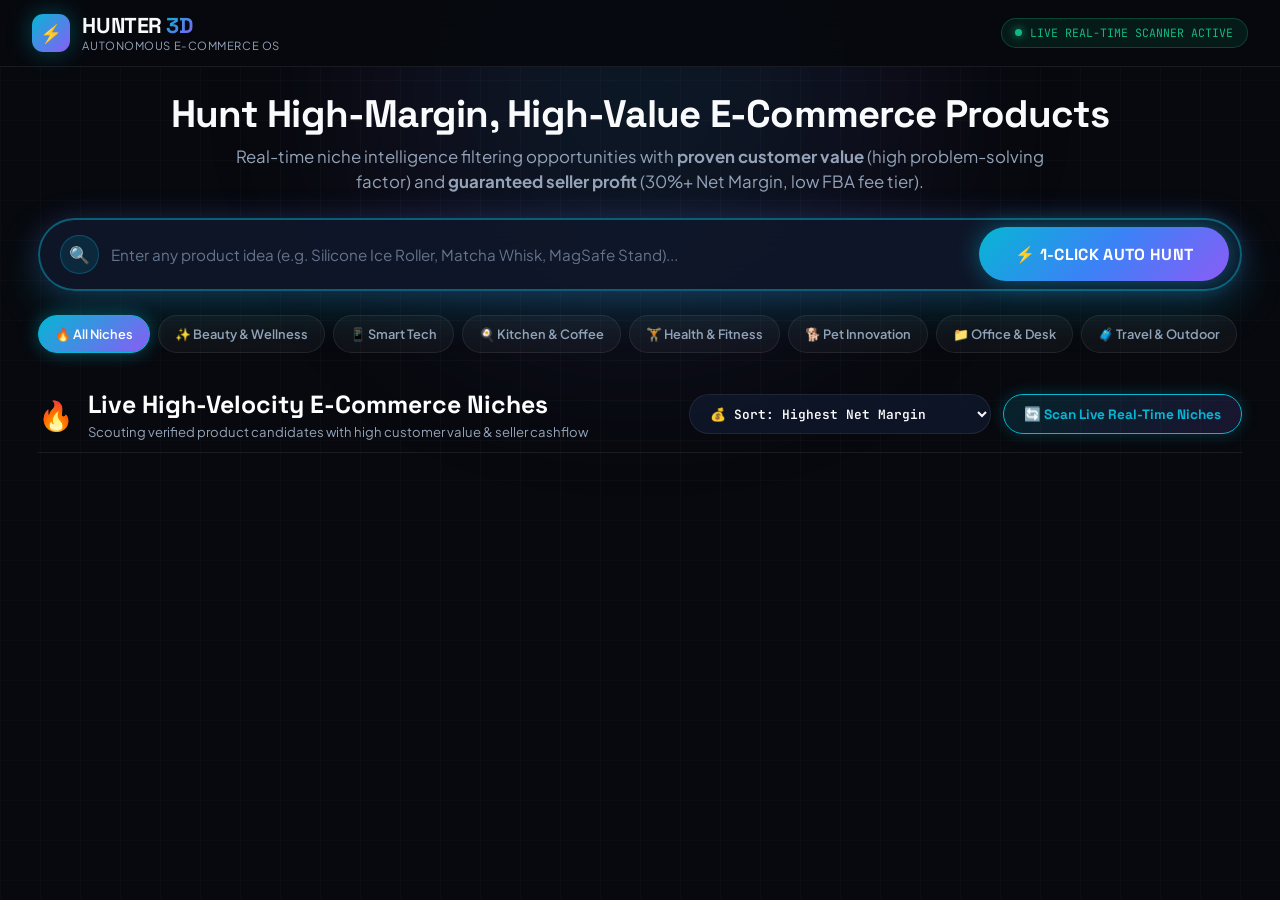
==== commit 8844f329: "updated a website for mobile user fully responsive" ====
--- a/frontend/index.html
+++ b/frontend/index.html
@@ -2,7 +2,7 @@
 <html lang="en">
 <head>
   <meta charset="UTF-8">
-  <meta name="viewport" content="width=device-width, initial-scale=1.0">
+  <meta name="viewport" content="width=device-width, initial-scale=1.0, maximum-scale=1.0, user-scalable=no">
   <meta http-equiv="Cache-Control" content="no-cache, no-store, must-revalidate">
   <meta http-equiv="Pragma" content="no-cache">
   <meta http-equiv="Expires" content="0">
@@ -14,7 +14,7 @@
   <style>
     :root {
       --bg-main: #07090e;
-      --bg-card: rgba(15, 23, 42, 0.85);
+      --bg-card: rgba(15, 23, 42, 0.88);
       --bg-card-hover: rgba(30, 41, 59, 0.95);
       --border-subtle: rgba(255, 255, 255, 0.08);
       --border-focus: rgba(6, 182, 212, 0.5);
@@ -39,13 +39,19 @@
       --glow-purple: 0 0 25px rgba(139, 92, 246, 0.35);
     }
 
-    * { box-sizing: border-box; margin: 0; padding: 0; }
+    * { 
+      box-sizing: border-box; 
+      margin: 0; 
+      padding: 0; 
+      -webkit-tap-highlight-color: transparent;
+    }
 
     html, body {
       background-color: var(--bg-main);
       color: var(--text-main);
       font-family: var(--font-sans);
       min-height: 100vh;
+      width: 100%;
       overflow-x: hidden !important;
       position: relative;
       -webkit-font-smoothing: antialiased;
@@ -92,31 +98,38 @@
       display: flex;
       align-items: center;
       justify-content: space-between;
-      padding: 0.85rem 2.5rem;
-      background: rgba(7, 9, 14, 0.92);
+      padding: 0.85rem 2rem;
+      background: rgba(7, 9, 14, 0.94);
       backdrop-filter: blur(16px);
       border-bottom: 1px solid var(--border-subtle);
-    }
-
-    .header-left { display: flex; align-items: center; gap: 1rem; }
+      width: 100%;
+    }
+
+    .header-left { 
+      display: flex; 
+      align-items: center; 
+      gap: 0.85rem; 
+    }
 
     .logo-mark {
-      width: 2.6rem;
-      height: 2.6rem;
-      border-radius: 0.75rem;
+      width: 2.4rem;
+      height: 2.4rem;
+      border-radius: 0.7rem;
       background: linear-gradient(135deg, var(--primary-cyan), var(--primary-purple));
       display: flex;
       align-items: center;
       justify-content: center;
       box-shadow: var(--glow-cyan);
-      font-size: 1.2rem;
+      font-size: 1.1rem;
+      flex-shrink: 0;
     }
 
     .logo-title {
       font-family: var(--font-display);
-      font-size: 1.4rem;
+      font-size: 1.35rem;
       font-weight: 800;
       letter-spacing: -0.02em;
+      line-height: 1.1;
     }
 
     .gradient-text {
@@ -126,42 +139,44 @@
     }
 
     .logo-subtitle {
-      font-size: 0.72rem;
+      font-size: 0.7rem;
       color: var(--text-muted);
       text-transform: uppercase;
-      letter-spacing: 0.06em;
+      letter-spacing: 0.05em;
     }
 
     .system-status {
       display: flex;
       align-items: center;
-      gap: 0.55rem;
+      gap: 0.5rem;
       font-family: var(--font-mono);
-      font-size: 0.75rem;
+      font-size: 0.72rem;
       color: var(--primary-emerald);
       background: rgba(16, 185, 129, 0.1);
-      padding: 0.45rem 0.95rem;
+      padding: 0.4rem 0.85rem;
       border-radius: 9999px;
       border: 1px solid rgba(16, 185, 129, 0.28);
+      white-space: nowrap;
     }
 
     .status-indicator.live {
-      width: 0.5rem;
-      height: 0.5rem;
+      width: 0.45rem;
+      height: 0.45rem;
       border-radius: 50%;
       background-color: var(--primary-emerald);
-      box-shadow: 0 0 10px var(--primary-emerald);
+      box-shadow: 0 0 8px var(--primary-emerald);
       animation: pulse 2s infinite;
+      flex-shrink: 0;
     }
 
     /* Main Container */
     .portal-container {
       width: 94%;
       max-width: 1440px;
-      margin: 1.75rem auto;
+      margin: 1.5rem auto;
       display: flex;
       flex-direction: column;
-      gap: 2.25rem;
+      gap: 2rem;
       position: relative;
       z-index: 10;
     }
@@ -171,23 +186,26 @@
       display: flex;
       flex-direction: column;
       gap: 1.25rem;
+      width: 100%;
     }
 
     .hero-title-area {
       text-align: center;
       margin-bottom: 0.25rem;
+      padding: 0 0.5rem;
     }
 
     .hero-main-title {
       font-family: var(--font-display);
-      font-size: 2.4rem;
+      font-size: clamp(1.5rem, 3.5vw, 2.4rem);
       font-weight: 800;
       letter-spacing: -0.02em;
       margin-bottom: 0.45rem;
+      line-height: 1.2;
     }
 
     .hero-description {
-      font-size: 1.05rem;
+      font-size: clamp(0.85rem, 1.8vw, 1.05rem);
       color: var(--text-muted);
       max-width: 820px;
       margin: 0 auto;
@@ -199,14 +217,15 @@
       flex-direction: row;
       align-items: center;
       justify-content: space-between;
-      height: 74px;
-      padding: 0.45rem 0.65rem 0.45rem 1.4rem;
+      min-height: 70px;
+      padding: 0.45rem 0.65rem 0.45rem 1.25rem;
       border-radius: 9999px;
       border: 2px solid rgba(6, 182, 212, 0.45);
       box-shadow: 0 16px 45px rgba(6, 182, 212, 0.22), 0 0 30px rgba(139, 92, 246, 0.18);
       background: rgba(15, 23, 42, 0.94);
-      gap: 1rem;
+      gap: 0.75rem;
       transition: all 0.3s cubic-bezier(0.16, 1, 0.3, 1);
+      width: 100%;
     }
 
     .hero-search-bar:focus-within {
@@ -219,13 +238,14 @@
       display: flex;
       align-items: center;
       flex: 1;
-      gap: 1rem;
+      gap: 0.75rem;
       height: 100%;
+      min-width: 0;
     }
 
     .search-icon-orb {
-      width: 2.5rem;
-      height: 2.5rem;
+      width: 2.4rem;
+      height: 2.4rem;
       border-radius: 50%;
       background: rgba(6, 182, 212, 0.12);
       border: 1px solid rgba(6, 182, 212, 0.3);
@@ -233,14 +253,14 @@
       align-items: center;
       justify-content: center;
       flex-shrink: 0;
-      font-size: 1.1rem;
+      font-size: 1.05rem;
     }
 
     .search-input-box input {
       background: transparent !important;
       border: none !important;
       outline: none !important;
-      font-size: 1.2rem !important;
+      font-size: 1.1rem !important;
       font-weight: 600 !important;
       color: #ffffff !important;
       box-shadow: none !important;
@@ -250,7 +270,7 @@
 
     .search-input-box input::placeholder {
       color: #64748b;
-      font-size: 1.02rem;
+      font-size: 0.95rem;
       font-weight: 400;
     }
 
@@ -275,14 +295,14 @@
     }
 
     .hunt-submit-btn {
-      height: 58px;
-      padding: 0 2.5rem;
+      height: 54px;
+      padding: 0 2.25rem;
       background: linear-gradient(135deg, #06b6d4 0%, #3b82f6 50%, #8b5cf6 100%);
       border: none;
       border-radius: 9999px;
       color: #ffffff;
       font-family: var(--font-display);
-      font-size: 1.05rem;
+      font-size: 1rem;
       font-weight: 800;
       letter-spacing: 0.02em;
       cursor: pointer;
@@ -297,7 +317,7 @@
     }
 
     .hunt-submit-btn:hover {
-      transform: scale(1.03);
+      transform: scale(1.02);
       box-shadow: 0 0 35px rgba(139, 92, 246, 0.65);
     }
 
@@ -305,9 +325,10 @@
     .category-pills-row {
       display: flex;
       align-items: center;
-      gap: 0.55rem;
+      gap: 0.5rem;
       flex-wrap: wrap;
-      padding: 0 0.25rem;
+      padding: 0.25rem 0;
+      width: 100%;
     }
 
     .cat-filter-btn {
@@ -315,15 +336,17 @@
       border: 1px solid var(--border-subtle);
       color: var(--text-muted);
       font-family: var(--font-sans);
-      font-size: 0.82rem;
+      font-size: 0.8rem;
       font-weight: 600;
-      padding: 0.45rem 1.05rem;
+      padding: 0.45rem 1rem;
       border-radius: 9999px;
       cursor: pointer;
       transition: all 0.2s ease;
       display: inline-flex;
       align-items: center;
-      gap: 0.45rem;
+      gap: 0.4rem;
+      white-space: nowrap;
+      min-height: 38px;
     }
 
     .cat-filter-btn:hover {
@@ -344,6 +367,7 @@
       display: flex;
       flex-direction: column;
       gap: 1.25rem;
+      width: 100%;
     }
 
     .deck-header-bar {
@@ -354,6 +378,7 @@
       gap: 1rem;
       padding-bottom: 0.75rem;
       border-bottom: 1px solid var(--border-subtle);
+      width: 100%;
     }
 
     .deck-title-wrap {
@@ -365,17 +390,18 @@
     .deck-icon-glow {
       font-size: 1.8rem;
       line-height: 1;
+      flex-shrink: 0;
     }
 
     .deck-title {
       font-family: var(--font-display);
-      font-size: 1.55rem;
+      font-size: clamp(1.2rem, 2.5vw, 1.55rem);
       font-weight: 800;
       color: #ffffff;
     }
 
     .deck-subtitle {
-      font-size: 0.85rem;
+      font-size: 0.82rem;
       color: var(--text-muted);
       margin-top: 0.2rem;
     }
@@ -383,7 +409,8 @@
     .deck-actions-wrap {
       display: flex;
       align-items: center;
-      gap: 0.85rem;
+      gap: 0.75rem;
+      flex-wrap: wrap;
     }
 
     .sort-select {
@@ -393,10 +420,11 @@
       font-family: var(--font-mono);
       font-size: 0.8rem;
       font-weight: 600;
-      padding: 0.5rem 1rem;
+      padding: 0.55rem 1rem;
       border-radius: 9999px;
       outline: none;
       cursor: pointer;
+      min-height: 40px;
     }
 
     .sort-select:focus {
@@ -408,9 +436,9 @@
       border: 1.5px solid var(--primary-cyan);
       color: var(--primary-cyan);
       font-family: var(--font-display);
-      font-size: 0.88rem;
+      font-size: 0.85rem;
       font-weight: 800;
-      padding: 0.55rem 1.35rem;
+      padding: 0.55rem 1.25rem;
       border-radius: 9999px;
       cursor: pointer;
       display: inline-flex;
@@ -418,6 +446,8 @@
       gap: 0.55rem;
       transition: all 0.25s ease;
       box-shadow: 0 0 15px rgba(6, 182, 212, 0.25);
+      min-height: 40px;
+      white-space: nowrap;
     }
 
     .scan-live-btn:hover {
@@ -430,8 +460,8 @@
     /* 100% Fluid Responsive Cards Grid */
     .niche-cards-grid {
       display: grid;
-      grid-template-columns: repeat(auto-fit, minmax(320px, 1fr));
-      gap: 1.35rem;
+      grid-template-columns: repeat(auto-fit, minmax(min(100%, 320px), 1fr));
+      gap: 1.25rem;
       width: 100%;
     }
 
@@ -439,15 +469,16 @@
       background: var(--bg-card);
       border: 1px solid var(--border-subtle);
       border-radius: 1.15rem;
-      padding: 1.45rem;
+      padding: 1.25rem;
       display: flex;
       flex-direction: column;
       justify-content: space-between;
-      gap: 1.25rem;
+      gap: 1.15rem;
       cursor: pointer;
       transition: all 0.25s cubic-bezier(0.16, 1, 0.3, 1);
       position: relative;
       overflow: hidden;
+      width: 100%;
     }
 
     .niche-card::before {
@@ -465,7 +496,7 @@
     .niche-card:hover {
       background: var(--bg-card-hover);
       border-color: rgba(6, 182, 212, 0.45);
-      transform: translateY(-4px);
+      transform: translateY(-3px);
       box-shadow: 0 16px 35px rgba(0, 0, 0, 0.5), 0 0 20px rgba(6, 182, 212, 0.2);
     }
 
@@ -481,20 +512,20 @@
 
     .niche-card-rank {
       font-family: var(--font-mono);
-      font-size: 0.85rem;
+      font-size: 0.8rem;
       font-weight: 800;
       color: var(--primary-cyan);
       background: rgba(6, 182, 212, 0.12);
-      padding: 0.25rem 0.6rem;
+      padding: 0.25rem 0.55rem;
       border-radius: 6px;
       border: 1px solid rgba(6, 182, 212, 0.3);
     }
 
     .cagr-badge {
       font-family: var(--font-mono);
-      font-size: 0.78rem;
+      font-size: 0.75rem;
       font-weight: 700;
-      padding: 0.25rem 0.65rem;
+      padding: 0.25rem 0.6rem;
       border-radius: 9999px;
       background: rgba(16, 185, 129, 0.12);
       border: 1px solid rgba(16, 185, 129, 0.3);
@@ -504,24 +535,24 @@
     .niche-card-body {
       display: flex;
       flex-direction: column;
-      gap: 0.4rem;
+      gap: 0.35rem;
     }
 
     .niche-card-emoji {
-      font-size: 2.1rem;
-      margin-bottom: 0.2rem;
+      font-size: 2rem;
+      margin-bottom: 0.15rem;
     }
 
     .niche-card-title {
       font-family: var(--font-display);
-      font-size: 1.18rem;
+      font-size: 1.15rem;
       font-weight: 800;
       color: #ffffff;
       line-height: 1.35;
     }
 
     .niche-card-cat {
-      font-size: 0.78rem;
+      font-size: 0.75rem;
       color: var(--text-dim);
       text-transform: uppercase;
       letter-spacing: 0.05em;
@@ -553,6 +584,7 @@
       padding: 0.15rem 0.45rem;
       border-radius: 4px;
       white-space: nowrap;
+      flex-shrink: 0;
     }
 
     .value-tag-pill.customer {
@@ -574,29 +606,29 @@
     .niche-card-stats {
       display: grid;
       grid-template-columns: repeat(3, 1fr);
-      gap: 0.65rem;
+      gap: 0.5rem;
       background: rgba(0, 0, 0, 0.25);
       border-radius: 0.75rem;
-      padding: 0.75rem;
+      padding: 0.65rem;
       border: 1px solid rgba(255, 255, 255, 0.04);
     }
 
     .niche-stat {
       display: flex;
       flex-direction: column;
-      gap: 0.2rem;
+      gap: 0.15rem;
     }
 
     .niche-stat-label {
       font-family: var(--font-mono);
-      font-size: 0.65rem;
+      font-size: 0.62rem;
       color: var(--text-dim);
       text-transform: uppercase;
     }
 
     .niche-stat-val {
       font-family: var(--font-display);
-      font-size: 0.92rem;
+      font-size: 0.88rem;
       font-weight: 800;
       color: #ffffff;
     }
@@ -607,12 +639,12 @@
 
     .niche-card-hunt-btn {
       width: 100%;
-      height: 46px;
+      height: 44px;
       background: rgba(255, 255, 255, 0.04);
       border: 1px solid var(--border-subtle);
       color: #ffffff;
       font-family: var(--font-display);
-      font-size: 0.9rem;
+      font-size: 0.85rem;
       font-weight: 700;
       border-radius: 9999px;
       cursor: pointer;
@@ -621,6 +653,7 @@
       justify-content: center;
       gap: 0.5rem;
       transition: all 0.2s ease;
+      min-height: 44px;
     }
 
     .niche-card:hover .niche-card-hunt-btn {
@@ -629,13 +662,94 @@
       box-shadow: 0 0 15px rgba(6, 182, 212, 0.4);
     }
 
-    @media (max-width: 900px) {
-      .app-header { flex-direction: column; gap: 0.75rem; padding: 1rem; }
-      .hero-search-bar { height: auto; flex-direction: column; padding: 0.85rem; border-radius: 1.25rem; }
-      .hunt-submit-btn { width: 100%; height: 50px; }
-      .hero-main-title { font-size: 1.85rem; }
-      .deck-header-bar { flex-direction: column; align-items: flex-start; }
-      .deck-actions-wrap { width: 100%; justify-content: space-between; }
+    /* ==========================================================================
+       MOBILE OPTIMIZATIONS & MEDIA QUERIES
+       ========================================================================== */
+    @media (max-width: 860px) {
+      .app-header {
+        padding: 0.75rem 1rem;
+        flex-direction: column;
+        align-items: flex-start;
+        gap: 0.65rem;
+      }
+      .header-left { width: 100%; justify-content: space-between; }
+      .header-right { width: 100%; }
+      .system-status { width: 100%; justify-content: center; }
+
+      .portal-container {
+        width: 95%;
+        margin: 1rem auto;
+        gap: 1.5rem;
+      }
+
+      .hero-search-bar {
+        height: auto;
+        min-height: unset;
+        flex-direction: column;
+        padding: 0.85rem;
+        border-radius: 1.25rem;
+        gap: 0.75rem;
+      }
+
+      .search-input-box {
+        width: 100%;
+        height: 48px;
+        padding: 0 0.25rem;
+      }
+
+      .search-input-box input {
+        font-size: 1rem !important;
+      }
+
+      .hunt-submit-btn {
+        width: 100%;
+        height: 50px;
+        font-size: 0.95rem;
+      }
+
+      /* Horizontal scroll carousel for category pills on mobile */
+      .category-pills-row {
+        flex-wrap: nowrap;
+        overflow-x: auto;
+        -webkit-overflow-scrolling: touch;
+        scrollbar-width: none;
+        padding-bottom: 0.35rem;
+      }
+      .category-pills-row::-webkit-scrollbar { display: none; }
+
+      .deck-header-bar {
+        flex-direction: column;
+        align-items: flex-start;
+        gap: 0.85rem;
+      }
+
+      .deck-actions-wrap {
+        width: 100%;
+        flex-direction: column;
+        gap: 0.65rem;
+      }
+
+      .sort-select, .scan-live-btn {
+        width: 100%;
+        justify-content: center;
+      }
+
+      .niche-cards-grid {
+        grid-template-columns: 1fr;
+      }
+    }
+
+    @media (max-width: 480px) {
+      .niche-card {
+        padding: 1rem;
+      }
+      .niche-card-stats {
+        grid-template-columns: 1fr 1fr 1fr;
+        padding: 0.5rem;
+      }
+      .niche-stat-val {
+        font-size: 0.8rem;
+      }
     }
 
     @keyframes pulse {
@@ -653,17 +767,19 @@
   <!-- Top Header Navigation -->
   <header class="app-header">
     <div class="header-left">
-      <div class="logo-mark">⚡</div>
-      <div>
-        <h1 class="logo-title">HUNTER <span class="gradient-text">3D</span></h1>
-        <p class="logo-subtitle">Autonomous E-Commerce Product & Live Niche Hunter</p>
+      <div style="display: flex; align-items: center; gap: 0.75rem;">
+        <div class="logo-mark">⚡</div>
+        <div>
+          <h1 class="logo-title">HUNTER <span class="gradient-text">3D</span></h1>
+          <p class="logo-subtitle">Autonomous E-Commerce OS</p>
+        </div>
       </div>
     </div>
 
     <div class="header-right">
       <div class="system-status">
         <span class="status-indicator live"></span>
-        <span class="status-text">LIVE NICHE SCANNER ACTIVE</span>
+        <span class="status-text">LIVE REAL-TIME SCANNER ACTIVE</span>
       </div>
     </div>
   </header>
